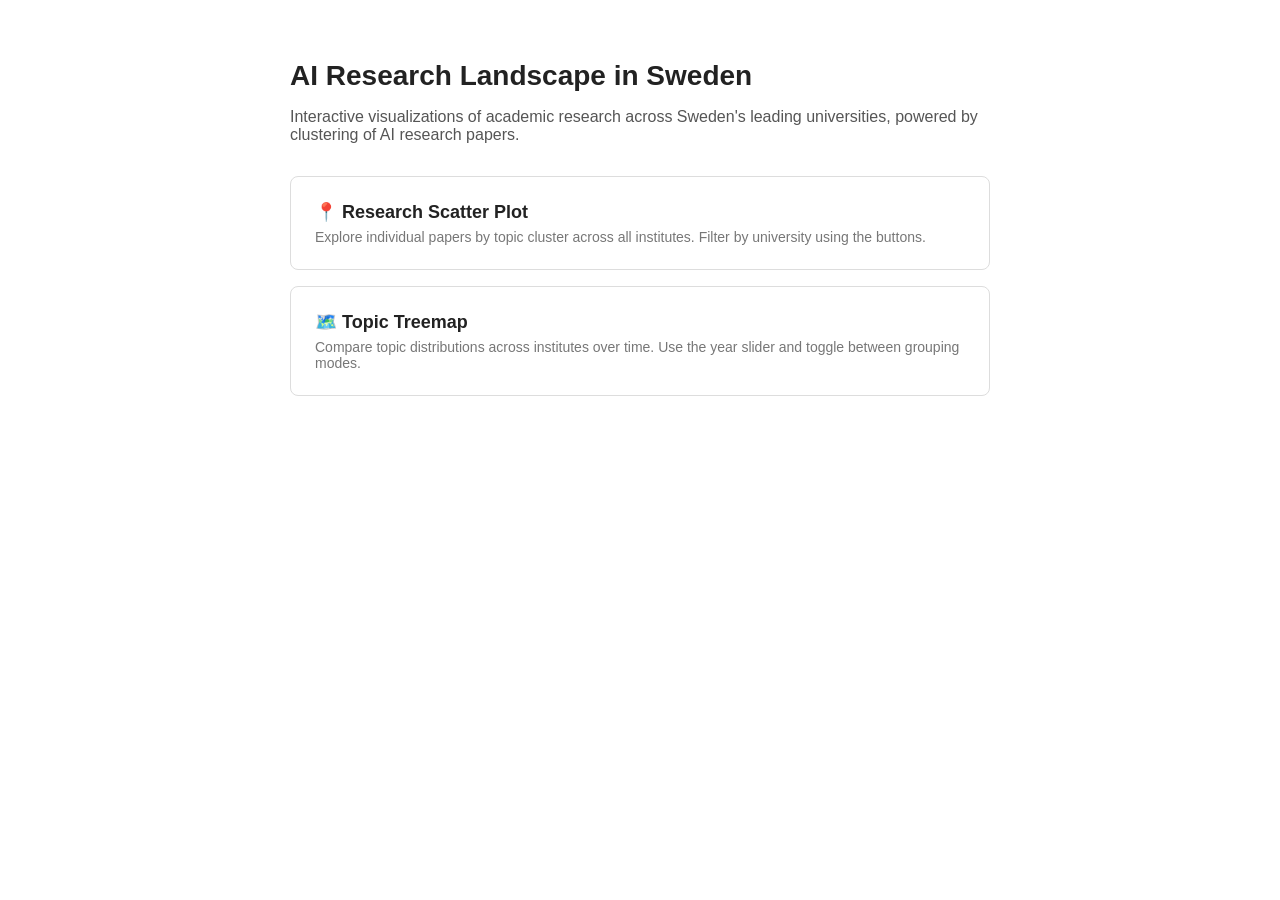
==== index.html @ ad177192 "Add files via upload" ====
<!DOCTYPE html>
<html lang="en">
<head>
  <meta charset="UTF-8">
  <title>Prenovation – AI Research Visualizations</title>
  <style>
    body {
      font-family: sans-serif;
      max-width: 700px;
      margin: 60px auto;
      padding: 0 20px;
      color: #222;
    }
    h1 { font-size: 28px; margin-bottom: 8px; }
    p { color: #555; margin-bottom: 32px; }
    .card {
      border: 1px solid #ddd;
      border-radius: 8px;
      padding: 24px;
      margin-bottom: 16px;
      text-decoration: none;
      color: inherit;
      display: block;
      transition: box-shadow 0.2s;
    }
    .card:hover { box-shadow: 0 4px 12px rgba(0,0,0,0.1); }
    .card h2 { margin: 0 0 6px; font-size: 18px; }
    .card p { margin: 0; font-size: 14px; color: #777; }
  </style>
</head>
<body>
  <h1>AI Research Landscape in Sweden</h1>
  <p>Interactive visualizations of academic research across Sweden's leading universities, powered by clustering of AI research papers.</p>

  <a class="card" href="scatter.html">
    <h2>📍 Research Scatter Plot</h2>
    <p>Explore individual papers by topic cluster across all institutes. Filter by university using the buttons.</p>
  </a>

  <a class="card" href="treemap.html">
    <h2>🗺️ Topic Treemap</h2>
    <p>Compare topic distributions across institutes over time. Use the year slider and toggle between grouping modes.</p>
  </a>
</body>
</html>
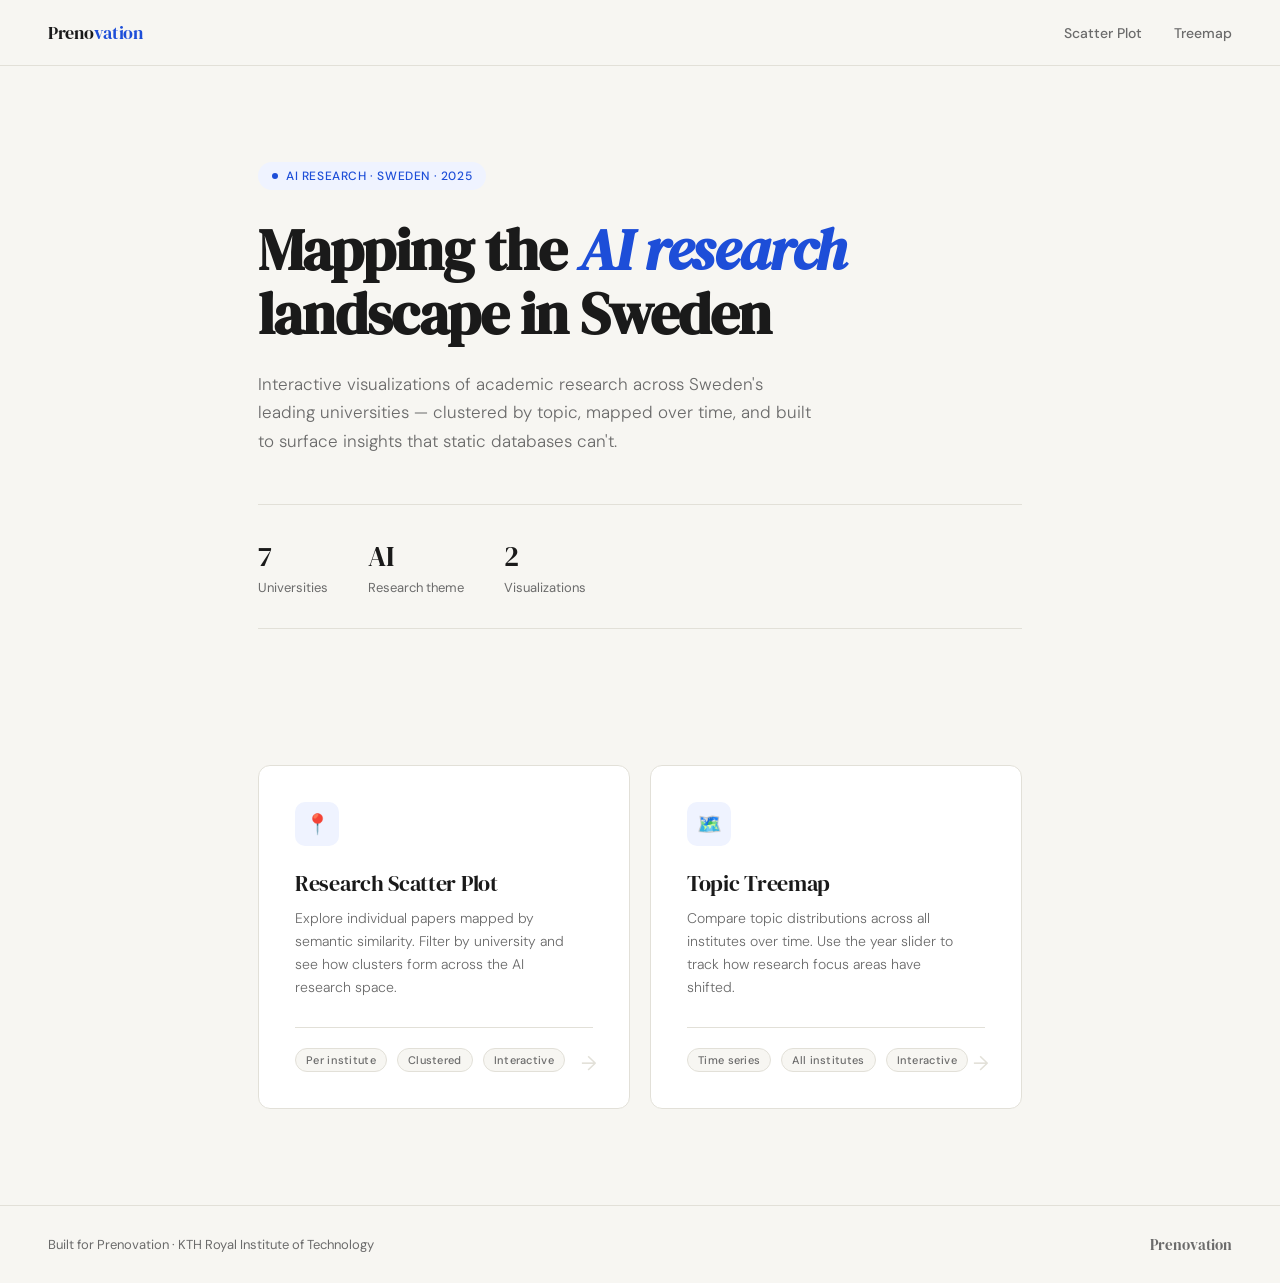
==== commit 511a8cc5: "Rename index-2.html to index.html" ====
--- a/index.html
+++ b/index.html
@@ -2,44 +2,346 @@
 <html lang="en">
 <head>
   <meta charset="UTF-8">
-  <title>Prenovation – AI Research Visualizations</title>
+  <meta name="viewport" content="width=device-width, initial-scale=1.0">
+  <title>AI Research Landscape – Sweden</title>
+  <link href="https://fonts.googleapis.com/css2?family=DM+Serif+Display&family=DM+Sans:opsz,wght@9..40,300;9..40,400;9..40,500&display=swap" rel="stylesheet">
   <style>
+    *, *::before, *::after { box-sizing: border-box; margin: 0; padding: 0; }
+
+    :root {
+      --bg: #f7f6f2;
+      --ink: #1a1a1a;
+      --ink-light: #6b6b6b;
+      --accent: #1d4ed8;
+      --accent-light: #eff3ff;
+      --border: #e2e0d8;
+      --card-bg: #ffffff;
+    }
+
+    html { scroll-behavior: smooth; }
+
     body {
-      font-family: sans-serif;
+      background: var(--bg);
+      color: var(--ink);
+      font-family: 'DM Sans', sans-serif;
+      font-weight: 400;
+      min-height: 100vh;
+    }
+
+    /* NAV */
+    nav {
+      display: flex;
+      align-items: center;
+      justify-content: space-between;
+      padding: 20px 48px;
+      border-bottom: 1px solid var(--border);
+      background: var(--bg);
+      position: sticky;
+      top: 0;
+      z-index: 10;
+    }
+
+    .nav-logo {
+      font-family: 'DM Serif Display', serif;
+      font-size: 18px;
+      color: var(--ink);
+      text-decoration: none;
+      letter-spacing: -0.3px;
+    }
+
+    .nav-logo span { color: var(--accent); }
+
+    .nav-links {
+      display: flex;
+      gap: 32px;
+      list-style: none;
+    }
+
+    .nav-links a {
+      text-decoration: none;
+      color: var(--ink-light);
+      font-size: 14px;
+      font-weight: 500;
+      transition: color 0.2s;
+    }
+
+    .nav-links a:hover { color: var(--ink); }
+
+    /* HERO */
+    .hero {
+      max-width: 860px;
+      margin: 0 auto;
+      padding: 96px 48px 64px;
+    }
+
+    .hero-tag {
+      display: inline-flex;
+      align-items: center;
+      gap: 8px;
+      background: var(--accent-light);
+      color: var(--accent);
+      font-size: 12px;
+      font-weight: 500;
+      letter-spacing: 0.6px;
+      text-transform: uppercase;
+      padding: 6px 14px;
+      border-radius: 100px;
+      margin-bottom: 28px;
+    }
+
+    .hero-tag::before {
+      content: '';
+      width: 6px;
+      height: 6px;
+      border-radius: 50%;
+      background: var(--accent);
+    }
+
+    h1 {
+      font-family: 'DM Serif Display', serif;
+      font-size: clamp(36px, 5vw, 58px);
+      line-height: 1.1;
+      letter-spacing: -1px;
+      color: var(--ink);
+      margin-bottom: 24px;
       max-width: 700px;
-      margin: 60px auto;
-      padding: 0 20px;
-      color: #222;
-    }
-    h1 { font-size: 28px; margin-bottom: 8px; }
-    p { color: #555; margin-bottom: 32px; }
+    }
+
+    h1 em {
+      font-style: italic;
+      color: var(--accent);
+    }
+
+    .hero-desc {
+      font-size: 17px;
+      line-height: 1.7;
+      color: var(--ink-light);
+      max-width: 560px;
+      margin-bottom: 48px;
+      font-weight: 300;
+    }
+
+    /* STATS ROW */
+    .stats {
+      display: flex;
+      gap: 40px;
+      padding: 32px 0;
+      border-top: 1px solid var(--border);
+      border-bottom: 1px solid var(--border);
+      margin-bottom: 72px;
+    }
+
+    .stat-item { display: flex; flex-direction: column; gap: 4px; }
+
+    .stat-number {
+      font-family: 'DM Serif Display', serif;
+      font-size: 28px;
+      color: var(--ink);
+      letter-spacing: -0.5px;
+    }
+
+    .stat-label {
+      font-size: 13px;
+      color: var(--ink-light);
+      font-weight: 400;
+    }
+
+    /* CARDS */
+    .cards {
+      display: grid;
+      grid-template-columns: 1fr 1fr;
+      gap: 20px;
+      max-width: 860px;
+      margin: 0 auto;
+      padding: 0 48px 96px;
+    }
+
     .card {
-      border: 1px solid #ddd;
-      border-radius: 8px;
-      padding: 24px;
-      margin-bottom: 16px;
+      background: var(--card-bg);
+      border: 1px solid var(--border);
+      border-radius: 12px;
+      padding: 36px;
       text-decoration: none;
       color: inherit;
-      display: block;
-      transition: box-shadow 0.2s;
-    }
-    .card:hover { box-shadow: 0 4px 12px rgba(0,0,0,0.1); }
-    .card h2 { margin: 0 0 6px; font-size: 18px; }
-    .card p { margin: 0; font-size: 14px; color: #777; }
+      display: flex;
+      flex-direction: column;
+      transition: box-shadow 0.25s, transform 0.25s, border-color 0.25s;
+      position: relative;
+      overflow: hidden;
+    }
+
+    .card::after {
+      content: '→';
+      position: absolute;
+      bottom: 32px;
+      right: 32px;
+      font-size: 20px;
+      color: var(--border);
+      transition: color 0.25s, transform 0.25s;
+    }
+
+    .card:hover {
+      box-shadow: 0 8px 32px rgba(0,0,0,0.08);
+      transform: translateY(-2px);
+      border-color: var(--accent);
+    }
+
+    .card:hover::after {
+      color: var(--accent);
+      transform: translateX(4px);
+    }
+
+    .card-icon {
+      width: 44px;
+      height: 44px;
+      border-radius: 10px;
+      background: var(--accent-light);
+      display: flex;
+      align-items: center;
+      justify-content: center;
+      font-size: 20px;
+      margin-bottom: 24px;
+    }
+
+    .card h2 {
+      font-family: 'DM Serif Display', serif;
+      font-size: 22px;
+      font-weight: 400;
+      letter-spacing: -0.3px;
+      margin-bottom: 10px;
+      line-height: 1.2;
+    }
+
+    .card p {
+      font-size: 14px;
+      line-height: 1.65;
+      color: var(--ink-light);
+      font-weight: 300;
+      max-width: 280px;
+    }
+
+    .card-meta {
+      margin-top: 28px;
+      padding-top: 20px;
+      border-top: 1px solid var(--border);
+      display: flex;
+      gap: 10px;
+      flex-wrap: wrap;
+    }
+
+    .tag {
+      font-size: 11px;
+      font-weight: 500;
+      color: var(--ink-light);
+      background: var(--bg);
+      border: 1px solid var(--border);
+      padding: 4px 10px;
+      border-radius: 100px;
+      letter-spacing: 0.3px;
+    }
+
+    /* FOOTER */
+    footer {
+      border-top: 1px solid var(--border);
+      padding: 28px 48px;
+      display: flex;
+      align-items: center;
+      justify-content: space-between;
+    }
+
+    footer p {
+      font-size: 13px;
+      color: var(--ink-light);
+    }
+
+    .footer-logo {
+      font-family: 'DM Serif Display', serif;
+      font-size: 15px;
+      color: var(--ink-light);
+    }
+
+    /* ANIMATIONS */
+    @keyframes fadeUp {
+      from { opacity: 0; transform: translateY(16px); }
+      to   { opacity: 1; transform: translateY(0); }
+    }
+
+    .hero-tag  { animation: fadeUp 0.5s ease both; }
+    h1         { animation: fadeUp 0.5s ease 0.1s both; }
+    .hero-desc { animation: fadeUp 0.5s ease 0.2s both; }
+    .stats     { animation: fadeUp 0.5s ease 0.3s both; }
+    .cards     { animation: fadeUp 0.5s ease 0.4s both; }
+
+    @media (max-width: 640px) {
+      nav { padding: 16px 24px; }
+      .hero { padding: 60px 24px 40px; }
+      .cards { grid-template-columns: 1fr; padding: 0 24px 60px; }
+      .stats { gap: 24px; flex-wrap: wrap; }
+      footer { padding: 24px; flex-direction: column; gap: 8px; text-align: center; }
+    }
   </style>
 </head>
 <body>
-  <h1>AI Research Landscape in Sweden</h1>
-  <p>Interactive visualizations of academic research across Sweden's leading universities, powered by clustering of AI research papers.</p>
-
-  <a class="card" href="scatter.html">
-    <h2>📍 Research Scatter Plot</h2>
-    <p>Explore individual papers by topic cluster across all institutes. Filter by university using the buttons.</p>
-  </a>
-
-  <a class="card" href="treemap.html">
-    <h2>🗺️ Topic Treemap</h2>
-    <p>Compare topic distributions across institutes over time. Use the year slider and toggle between grouping modes.</p>
-  </a>
+
+  <nav>
+    <a class="nav-logo" href="/">Preno<span>vation</span></a>
+    <ul class="nav-links">
+      <li><a href="scatter.html">Scatter Plot</a></li>
+      <li><a href="treemap.html">Treemap</a></li>
+    </ul>
+  </nav>
+
+  <section class="hero">
+    <div class="hero-tag">AI Research · Sweden · 2025</div>
+    <h1>Mapping the <em>AI research</em> landscape in Sweden</h1>
+    <p class="hero-desc">
+      Interactive visualizations of academic research across Sweden's leading universities — clustered by topic, mapped over time, and built to surface insights that static databases can't.
+    </p>
+
+    <div class="stats">
+      <div class="stat-item">
+        <span class="stat-number">7</span>
+        <span class="stat-label">Universities</span>
+      </div>
+      <div class="stat-item">
+        <span class="stat-number">AI</span>
+        <span class="stat-label">Research theme</span>
+      </div>
+      <div class="stat-item">
+        <span class="stat-number">2</span>
+        <span class="stat-label">Visualizations</span>
+      </div>
+    </div>
+  </section>
+
+  <div class="cards">
+    <a class="card" href="scatter.html">
+      <div class="card-icon">📍</div>
+      <h2>Research Scatter Plot</h2>
+      <p>Explore individual papers mapped by semantic similarity. Filter by university and see how clusters form across the AI research space.</p>
+      <div class="card-meta">
+        <span class="tag">Per institute</span>
+        <span class="tag">Clustered</span>
+        <span class="tag">Interactive</span>
+      </div>
+    </a>
+
+    <a class="card" href="treemap.html">
+      <div class="card-icon">🗺️</div>
+      <h2>Topic Treemap</h2>
+      <p>Compare topic distributions across all institutes over time. Use the year slider to track how research focus areas have shifted.</p>
+      <div class="card-meta">
+        <span class="tag">Time series</span>
+        <span class="tag">All institutes</span>
+        <span class="tag">Interactive</span>
+      </div>
+    </a>
+  </div>
+
+  <footer>
+    <p>Built for Prenovation · KTH Royal Institute of Technology</p>
+    <span class="footer-logo">Prenovation</span>
+  </footer>
+
 </body>
 </html>
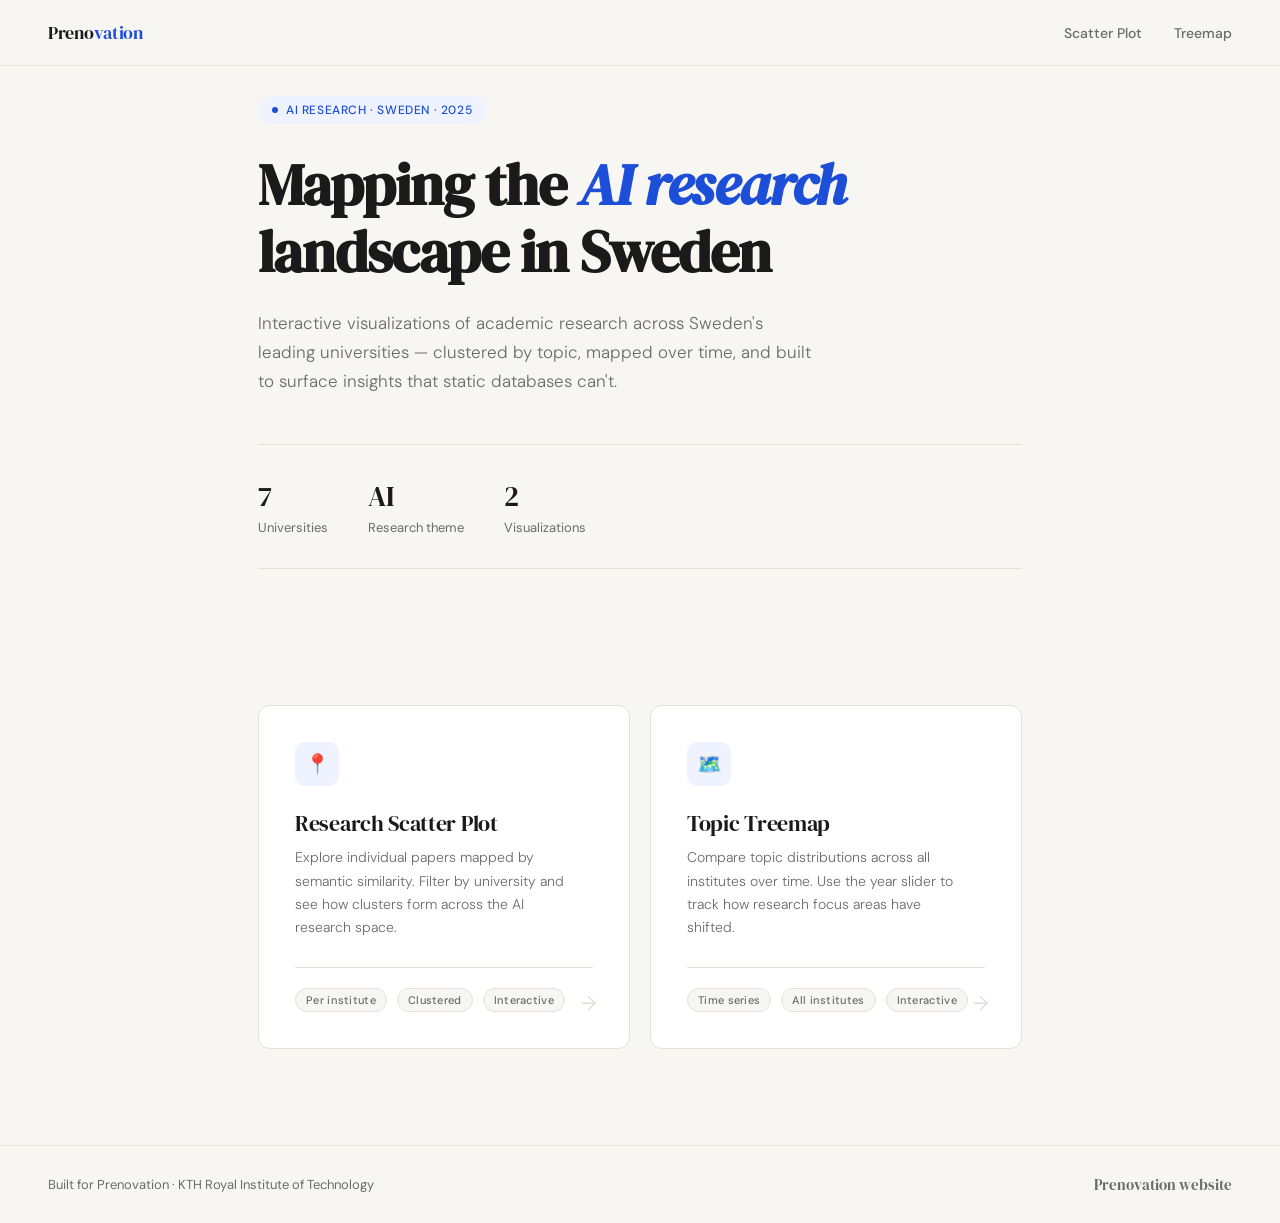
==== commit 97748379: "Done" ====
--- a/index.html
+++ b/index.html
@@ -5,281 +5,7 @@
   <meta name="viewport" content="width=device-width, initial-scale=1.0">
   <title>AI Research Landscape – Sweden</title>
   <link href="https://fonts.googleapis.com/css2?family=DM+Serif+Display&family=DM+Sans:opsz,wght@9..40,300;9..40,400;9..40,500&display=swap" rel="stylesheet">
-  <style>
-    *, *::before, *::after { box-sizing: border-box; margin: 0; padding: 0; }
-
-    :root {
-      --bg: #f7f6f2;
-      --ink: #1a1a1a;
-      --ink-light: #6b6b6b;
-      --accent: #1d4ed8;
-      --accent-light: #eff3ff;
-      --border: #e2e0d8;
-      --card-bg: #ffffff;
-    }
-
-    html { scroll-behavior: smooth; }
-
-    body {
-      background: var(--bg);
-      color: var(--ink);
-      font-family: 'DM Sans', sans-serif;
-      font-weight: 400;
-      min-height: 100vh;
-    }
-
-    /* NAV */
-    nav {
-      display: flex;
-      align-items: center;
-      justify-content: space-between;
-      padding: 20px 48px;
-      border-bottom: 1px solid var(--border);
-      background: var(--bg);
-      position: sticky;
-      top: 0;
-      z-index: 10;
-    }
-
-    .nav-logo {
-      font-family: 'DM Serif Display', serif;
-      font-size: 18px;
-      color: var(--ink);
-      text-decoration: none;
-      letter-spacing: -0.3px;
-    }
-
-    .nav-logo span { color: var(--accent); }
-
-    .nav-links {
-      display: flex;
-      gap: 32px;
-      list-style: none;
-    }
-
-    .nav-links a {
-      text-decoration: none;
-      color: var(--ink-light);
-      font-size: 14px;
-      font-weight: 500;
-      transition: color 0.2s;
-    }
-
-    .nav-links a:hover { color: var(--ink); }
-
-    /* HERO */
-    .hero {
-      max-width: 860px;
-      margin: 0 auto;
-      padding: 96px 48px 64px;
-    }
-
-    .hero-tag {
-      display: inline-flex;
-      align-items: center;
-      gap: 8px;
-      background: var(--accent-light);
-      color: var(--accent);
-      font-size: 12px;
-      font-weight: 500;
-      letter-spacing: 0.6px;
-      text-transform: uppercase;
-      padding: 6px 14px;
-      border-radius: 100px;
-      margin-bottom: 28px;
-    }
-
-    .hero-tag::before {
-      content: '';
-      width: 6px;
-      height: 6px;
-      border-radius: 50%;
-      background: var(--accent);
-    }
-
-    h1 {
-      font-family: 'DM Serif Display', serif;
-      font-size: clamp(36px, 5vw, 58px);
-      line-height: 1.1;
-      letter-spacing: -1px;
-      color: var(--ink);
-      margin-bottom: 24px;
-      max-width: 700px;
-    }
-
-    h1 em {
-      font-style: italic;
-      color: var(--accent);
-    }
-
-    .hero-desc {
-      font-size: 17px;
-      line-height: 1.7;
-      color: var(--ink-light);
-      max-width: 560px;
-      margin-bottom: 48px;
-      font-weight: 300;
-    }
-
-    /* STATS ROW */
-    .stats {
-      display: flex;
-      gap: 40px;
-      padding: 32px 0;
-      border-top: 1px solid var(--border);
-      border-bottom: 1px solid var(--border);
-      margin-bottom: 72px;
-    }
-
-    .stat-item { display: flex; flex-direction: column; gap: 4px; }
-
-    .stat-number {
-      font-family: 'DM Serif Display', serif;
-      font-size: 28px;
-      color: var(--ink);
-      letter-spacing: -0.5px;
-    }
-
-    .stat-label {
-      font-size: 13px;
-      color: var(--ink-light);
-      font-weight: 400;
-    }
-
-    /* CARDS */
-    .cards {
-      display: grid;
-      grid-template-columns: 1fr 1fr;
-      gap: 20px;
-      max-width: 860px;
-      margin: 0 auto;
-      padding: 0 48px 96px;
-    }
-
-    .card {
-      background: var(--card-bg);
-      border: 1px solid var(--border);
-      border-radius: 12px;
-      padding: 36px;
-      text-decoration: none;
-      color: inherit;
-      display: flex;
-      flex-direction: column;
-      transition: box-shadow 0.25s, transform 0.25s, border-color 0.25s;
-      position: relative;
-      overflow: hidden;
-    }
-
-    .card::after {
-      content: '→';
-      position: absolute;
-      bottom: 32px;
-      right: 32px;
-      font-size: 20px;
-      color: var(--border);
-      transition: color 0.25s, transform 0.25s;
-    }
-
-    .card:hover {
-      box-shadow: 0 8px 32px rgba(0,0,0,0.08);
-      transform: translateY(-2px);
-      border-color: var(--accent);
-    }
-
-    .card:hover::after {
-      color: var(--accent);
-      transform: translateX(4px);
-    }
-
-    .card-icon {
-      width: 44px;
-      height: 44px;
-      border-radius: 10px;
-      background: var(--accent-light);
-      display: flex;
-      align-items: center;
-      justify-content: center;
-      font-size: 20px;
-      margin-bottom: 24px;
-    }
-
-    .card h2 {
-      font-family: 'DM Serif Display', serif;
-      font-size: 22px;
-      font-weight: 400;
-      letter-spacing: -0.3px;
-      margin-bottom: 10px;
-      line-height: 1.2;
-    }
-
-    .card p {
-      font-size: 14px;
-      line-height: 1.65;
-      color: var(--ink-light);
-      font-weight: 300;
-      max-width: 280px;
-    }
-
-    .card-meta {
-      margin-top: 28px;
-      padding-top: 20px;
-      border-top: 1px solid var(--border);
-      display: flex;
-      gap: 10px;
-      flex-wrap: wrap;
-    }
-
-    .tag {
-      font-size: 11px;
-      font-weight: 500;
-      color: var(--ink-light);
-      background: var(--bg);
-      border: 1px solid var(--border);
-      padding: 4px 10px;
-      border-radius: 100px;
-      letter-spacing: 0.3px;
-    }
-
-    /* FOOTER */
-    footer {
-      border-top: 1px solid var(--border);
-      padding: 28px 48px;
-      display: flex;
-      align-items: center;
-      justify-content: space-between;
-    }
-
-    footer p {
-      font-size: 13px;
-      color: var(--ink-light);
-    }
-
-    .footer-logo {
-      font-family: 'DM Serif Display', serif;
-      font-size: 15px;
-      color: var(--ink-light);
-    }
-
-    /* ANIMATIONS */
-    @keyframes fadeUp {
-      from { opacity: 0; transform: translateY(16px); }
-      to   { opacity: 1; transform: translateY(0); }
-    }
-
-    .hero-tag  { animation: fadeUp 0.5s ease both; }
-    h1         { animation: fadeUp 0.5s ease 0.1s both; }
-    .hero-desc { animation: fadeUp 0.5s ease 0.2s both; }
-    .stats     { animation: fadeUp 0.5s ease 0.3s both; }
-    .cards     { animation: fadeUp 0.5s ease 0.4s both; }
-
-    @media (max-width: 640px) {
-      nav { padding: 16px 24px; }
-      .hero { padding: 60px 24px 40px; }
-      .cards { grid-template-columns: 1fr; padding: 0 24px 60px; }
-      .stats { gap: 24px; flex-wrap: wrap; }
-      footer { padding: 24px; flex-direction: column; gap: 8px; text-align: center; }
-    }
-  </style>
+  <link rel="stylesheet" href="styling.css">
 </head>
 <body>
 
@@ -340,7 +66,7 @@
 
   <footer>
     <p>Built for Prenovation · KTH Royal Institute of Technology</p>
-    <span class="footer-logo">Prenovation</span>
+    <span class="footer-logo"><a href="https://prenovation.org" target="_blank">Prenovation website</a></span>
   </footer>
 
 </body>
--- a/styling.css
+++ b/styling.css
@@ -0,0 +1,495 @@
+*, *::before, *::after { box-sizing: border-box; margin: 0; padding: 0; }
+
+:root {
+  --bg: #f7f6f2;
+  --ink: #1a1a1a;
+  --ink-light: #6b6b6b;
+  --accent: #1d4ed8;
+  --accent-light: #eff3ff;
+  --border: #e2e0d8;
+  --card-bg: #ffffff;
+}
+
+html { scroll-behavior: smooth; }
+
+body {
+  background: var(--bg);
+  color: var(--ink);
+  font-family: 'DM Sans', sans-serif;
+  font-weight: 400;
+  min-height: 100vh;
+}
+
+a {
+  color: inherit;
+  text-decoration: none;
+}
+
+
+.page {
+  margin: 0;
+  display: flex;
+  flex-direction: column;
+  align-items: center;
+  min-height: 100vh;
+  background: var(--bg);
+  padding-top: 70px;
+}
+
+.body-content {
+  margin-top: 2%;
+  flex: 1;
+  width: 100%;
+}
+
+.page-scatter,
+.page-treemap {
+  justify-content: center;
+  padding: 20px 0;
+}
+
+/* Treemap layout and styles */
+.treemap-layout {
+  display: flex;
+  align-items: flex-start;
+  gap: 12px;
+  width: 100%;
+  max-width: 1300px;
+  padding: 8px 20px 20px;
+  margin: 0 auto;
+}
+
+.treemap-content {
+  flex: 1;
+  display: flex;
+  flex-direction: column;
+  gap: 12px;
+}
+
+.treemap-info {
+  width: 220px;
+}
+
+.treemap-svg {
+  width: 100%;
+  max-width: 950px;
+  height: auto;
+  display: block;
+}
+
+
+
+.scatter-layout {
+  display: flex;
+  align-items: flex-start;
+  justify-content: center;
+  gap: 12px;
+  width: 100%;
+  max-width: 1700px;
+  padding: 20px;
+  margin-left: 20px;
+}
+
+.scatter-sidebar {
+  display: flex;
+  flex-direction: column;
+  align-items: flex-start;
+  margin-left: 5px;
+  min-width: 160px;
+}
+
+.scatter-university-list {
+  display: flex;
+  flex-direction: column;
+  gap: 20px;
+}
+
+.scatter-content {
+  flex: 1;
+  display: flex;
+  flex-direction: column;
+  gap: 5px;
+  min-width: 0;
+}
+
+.scatter-info {
+  width: 200px;
+  margin-right: ;
+}
+
+.info-box {
+  width: 200px;
+  padding: 18px;
+  background: white;
+  border: 1px solid var(--border);
+  border-radius: 16px;
+  box-shadow: 0 8px 24px rgba(0,0,0,0.06);
+}
+
+.info-box h3 {
+  margin-bottom: 10px;
+  font-size: 16px;
+}
+
+.info-box p {
+  font-size: 14px;
+  line-height: 1.6;
+  color: var(--ink-light);
+}
+
+.scatter-svg {
+  width: 100%;
+  max-width: 200px;
+  height: auto;
+  display: block;
+  border: 2px solid black;
+}
+
+.scatter-university-list .control-button {
+  width: 100%;
+  height: 48px;
+  text-align: left;
+}
+
+.university-button {
+  display: flex;
+  align-items: center;
+  gap: 12px;
+  padding: 10px 14px;
+  transition: transform 0.15s ease, background-color 0.15s ease;
+  transform-origin: left center;
+  cursor: pointer;
+}
+
+.university-button:hover {
+  transform: scale(1.1);
+}
+
+.university-logo {
+  width: 32px;
+  height: 32px;
+  object-fit: contain;
+  flex-shrink: 0;
+  border-radius: 8px;
+  background: white;
+}
+
+.university-button span {
+  display: inline-block;
+  white-space: normal;
+  line-height: 1.2;
+}
+
+.university-button.active {
+  background: #8b5cf6;
+    box-shadow: 0 4px 12px rgba(139, 92, 246, 0.3);
+}
+
+.scatter-controls,
+.treemap-controls {
+  margin: 20px 0;
+  display: flex;
+  gap: 10px;
+  flex-wrap: wrap;
+  justify-content: center;
+}
+
+.control-button {
+  border: none;
+  background: var(--accent);
+  color: white;
+  padding: 10px 16px;
+  border-radius: 8px;
+  cursor: pointer;
+  font-size: 14px;
+  transition: background-color 0.2s, transform 0.2s;
+}
+
+
+
+.slider {
+  max-width: 100%;
+  margin: 20px;
+}
+
+.scatter-svg,
+.treemap-svg {
+  max-width: 100%;
+  height: auto;
+  display: block;
+}
+
+.tooltip {
+  position: absolute;
+  background: rgba(0,0,0,0.85);
+  color: white;
+  padding: 8px 10px;
+  border-radius: 6px;
+  font-size: 13px;
+  pointer-events: none;
+  opacity: 0;
+  transition: opacity 0.2s ease;
+  z-index: 10;
+}
+
+.legend rect {
+  stroke: #fff;
+  stroke-width: 1;
+}
+
+nav {
+  display: flex;
+  align-items: center;
+  justify-content: space-between;
+  padding: 20px 48px;
+  border-bottom: 1px solid var(--border);
+  background: var(--bg);
+  position: fixed;
+  top: 0;
+  left: 0;
+  right: 0;
+  z-index: 100;
+}
+
+.nav-logo {
+  font-family: 'DM Serif Display', serif;
+  font-size: 18px;
+  color: var(--ink);
+  letter-spacing: -0.3px;
+}
+
+.nav-logo span {
+  color: var(--accent);
+}
+
+.nav-links {
+  display: flex;
+  gap: 32px;
+  list-style: none;
+}
+
+.nav-links a {
+  color: var(--ink-light);
+  font-size: 14px;
+  font-weight: 500;
+  transition: color 0.2s;
+}
+
+.nav-links a:hover {
+  color: var(--ink);
+}
+
+.hero {
+  max-width: 860px;
+  margin: 0 auto;
+  padding: 96px 48px 64px;
+}
+
+.hero-tag {
+  display: inline-flex;
+  align-items: center;
+  gap: 8px;
+  background: var(--accent-light);
+  color: var(--accent);
+  font-size: 12px;
+  font-weight: 500;
+  letter-spacing: 0.6px;
+  text-transform: uppercase;
+  padding: 6px 14px;
+  border-radius: 100px;
+  margin-bottom: 28px;
+}
+
+.hero-tag::before {
+  content: '';
+  width: 6px;
+  height: 6px;
+  border-radius: 50%;
+  background: var(--accent);
+}
+
+h1 {
+  font-family: 'DM Serif Display', serif;
+  font-size: clamp(36px, 5vw, 58px);
+  line-height: 1.15;
+  letter-spacing: -1px;
+  color: var(--ink);
+  margin-bottom: 24px;
+  max-width: 700px;
+}
+
+h1 em {
+  font-style: italic;
+  color: var(--accent);
+}
+
+.hero-desc {
+  font-size: 17px;
+  line-height: 1.7;
+  color: var(--ink-light);
+  max-width: 560px;
+  margin-bottom: 48px;
+  font-weight: 300;
+}
+
+.stats {
+  display: flex;
+  gap: 40px;
+  padding: 32px 0;
+  border-top: 1px solid var(--border);
+  border-bottom: 1px solid var(--border);
+  margin-bottom: 72px;
+}
+
+.stat-item {
+  display: flex;
+  flex-direction: column;
+  gap: 4px;
+}
+
+.stat-number {
+  font-family: 'DM Serif Display', serif;
+  font-size: 28px;
+  color: var(--ink);
+  letter-spacing: -0.5px;
+}
+
+.stat-label {
+  font-size: 13px;
+  color: var(--ink-light);
+  font-weight: 400;
+}
+
+.cards {
+  display: grid;
+  grid-template-columns: 1fr 1fr;
+  gap: 20px;
+  max-width: 860px;
+  margin: 0 auto;
+  padding: 0 48px 96px;
+}
+
+.card {
+  background: var(--card-bg);
+  border: 1px solid var(--border);
+  border-radius: 12px;
+  padding: 36px;
+  display: flex;
+  flex-direction: column;
+  transition: box-shadow 0.25s, transform 0.25s, border-color 0.25s;
+  position: relative;
+  overflow: hidden;
+}
+
+.card::after {
+  content: '→';
+  position: absolute;
+  bottom: 32px;
+  right: 32px;
+  font-size: 20px;
+  color: var(--border);
+  transition: color 0.25s, transform 0.25s;
+}
+
+.card:hover {
+  box-shadow: 0 8px 32px rgba(0,0,0,0.08);
+  transform: translateY(-2px);
+  border-color: var(--accent);
+}
+
+.card:hover::after {
+  color: var(--accent);
+  transform: translateX(4px);
+}
+
+.card-icon {
+  width: 44px;
+  height: 44px;
+  border-radius: 10px;
+  background: var(--accent-light);
+  display: flex;
+  align-items: center;
+  justify-content: center;
+  font-size: 20px;
+  margin-bottom: 24px;
+}
+
+.card h2 {
+  font-family: 'DM Serif Display', serif;
+  font-size: 22px;
+  font-weight: 400;
+  letter-spacing: -0.3px;
+  margin-bottom: 10px;
+  line-height: 1.2;
+}
+
+.card p {
+  font-size: 14px;
+  line-height: 1.65;
+  color: var(--ink-light);
+  font-weight: 300;
+  max-width: 280px;
+}
+
+.card-meta {
+  margin-top: 28px;
+  padding-top: 20px;
+  border-top: 1px solid var(--border);
+  display: flex;
+  gap: 10px;
+  flex-wrap: wrap;
+}
+
+.tag {
+  font-size: 11px;
+  font-weight: 500;
+  color: var(--ink-light);
+  background: var(--bg);
+  border: 1px solid var(--border);
+  padding: 4px 10px;
+  border-radius: 100px;
+  letter-spacing: 0.3px;
+}
+
+footer {
+  border-top: 1px solid var(--border);
+  padding: 28px 48px;
+  display: flex;
+  align-items: center;
+  justify-content: space-between;
+}
+
+footer p {
+  font-size: 13px;
+  color: var(--ink-light);
+}
+
+.footer-logo {
+  font-family: 'DM Serif Display', serif;
+  font-size: 15px;
+  color: var(--ink-light);
+}
+
+.footer-logo :hover {
+  color: var(--accent);
+}
+
+@keyframes fadeUp {
+  from { opacity: 0; transform: translateY(16px); }
+  to { opacity: 1; transform: translateY(0); }
+}
+
+.hero-tag { animation: fadeUp 0.5s ease both; }
+h1 { animation: fadeUp 0.5s ease 0.1s both; }
+.hero-desc { animation: fadeUp 0.5s ease 0.2s both; }
+.stats { animation: fadeUp 0.5s ease 0.3s both; }
+.cards { animation: fadeUp 0.5s ease 0.4s both; }
+
+@media (max-width: 640px) {
+  nav { padding: 16px 24px; }
+  .hero { padding: 60px 24px 40px; }
+  .cards { grid-template-columns: 1fr; padding: 0 24px 60px; }
+  .stats { gap: 24px; flex-wrap: wrap; }
+  footer { padding: 24px; flex-direction: column; gap: 8px; text-align: center; }
+  .slider { width: 85%; margin: 20px auto; }
+}
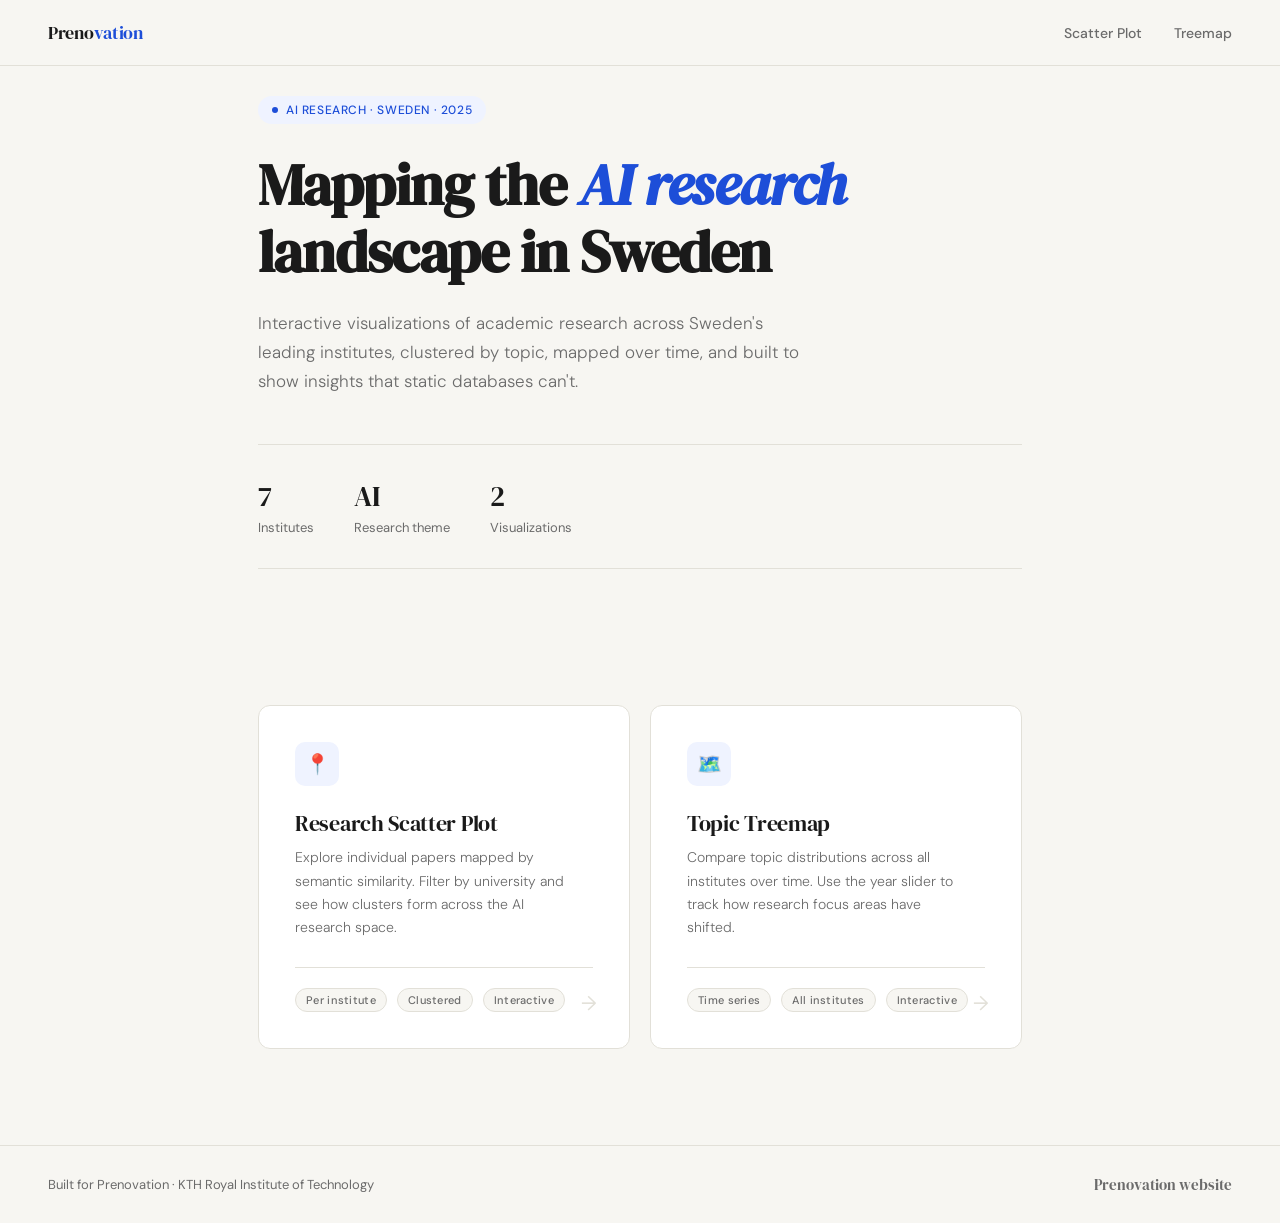
==== commit 517b59c6: "Changed text in info boxes" ====
--- a/index.html
+++ b/index.html
@@ -10,7 +10,7 @@
 <body>
 
   <nav>
-    <a class="nav-logo" href="/">Preno<span>vation</span></a>
+    <a class="nav-logo">Preno<span>vation</span></a>
     <ul class="nav-links">
       <li><a href="scatter.html">Scatter Plot</a></li>
       <li><a href="treemap.html">Treemap</a></li>
@@ -21,13 +21,13 @@
     <div class="hero-tag">AI Research · Sweden · 2025</div>
     <h1>Mapping the <em>AI research</em> landscape in Sweden</h1>
     <p class="hero-desc">
-      Interactive visualizations of academic research across Sweden's leading universities — clustered by topic, mapped over time, and built to surface insights that static databases can't.
+      Interactive visualizations of academic research across Sweden's leading institutes, clustered by topic, mapped over time, and built to show insights that static databases can't.
     </p>
 
     <div class="stats">
       <div class="stat-item">
         <span class="stat-number">7</span>
-        <span class="stat-label">Universities</span>
+        <span class="stat-label">Institutes</span>
       </div>
       <div class="stat-item">
         <span class="stat-number">AI</span>
--- a/styling.css
+++ b/styling.css
@@ -54,8 +54,8 @@
   align-items: flex-start;
   gap: 12px;
   width: 100%;
-  max-width: 1300px;
-  padding: 8px 20px 20px;
+  max-width: 1600px;
+  padding: 8px 10px 20px;
   margin: 0 auto;
 }
 
@@ -72,7 +72,7 @@
 
 .treemap-svg {
   width: 100%;
-  max-width: 950px;
+  max-width: 1400px;
   height: auto;
   display: block;
 }
@@ -139,7 +139,7 @@
 
 .scatter-svg {
   width: 100%;
-  max-width: 200px;
+  max-width: 100%;
   height: auto;
   display: block;
   border: 2px solid black;
